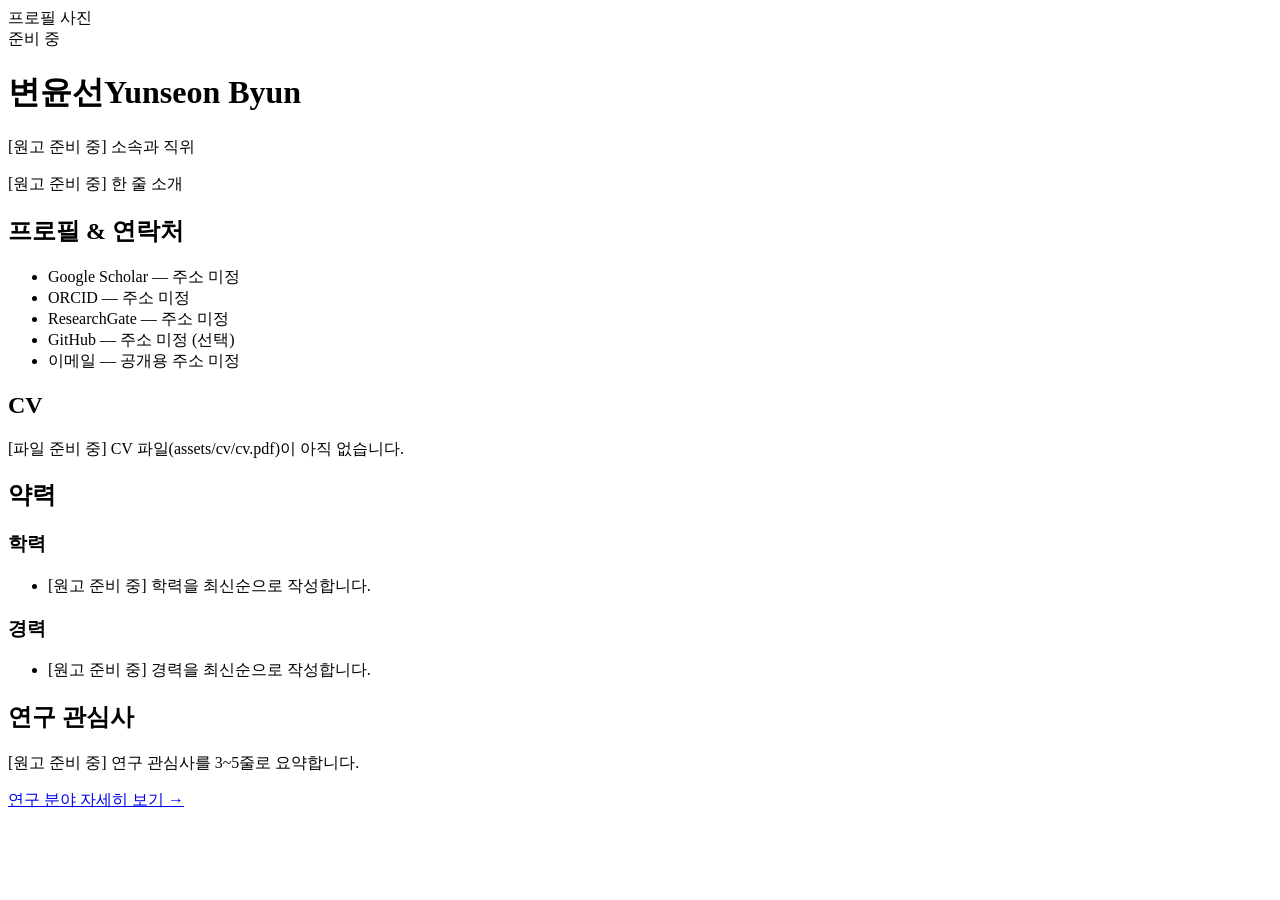
==== index.html @ ce656b49 "Add files via upload" ====
<!DOCTYPE html>
<html lang="ko">
<head>
<meta charset="utf-8">
<meta name="viewport" content="width=device-width, initial-scale=1">
<title>변윤선 (Yunseon Byun)</title>
<meta name="description" content="변윤선(Yunseon Byun)의 개인 연구 홈페이지. 연구 분야와 연구 실적을 정리합니다.">
<meta property="og:type" content="profile">
<meta property="og:title" content="변윤선 (Yunseon Byun)">
<meta property="og:description" content="변윤선(Yunseon Byun)의 개인 연구 홈페이지. 연구 분야와 연구 실적을 정리합니다.">
<meta property="og:url" content="https://ysb00.github.io/MyCVhomepage/">
<meta property="og:locale" content="ko_KR">
<meta property="og:locale:alternate" content="en_US">
<link rel="alternate" hreflang="ko" href="https://ysb00.github.io/MyCVhomepage/">
<link rel="alternate" hreflang="en" href="https://ysb00.github.io/MyCVhomepage/en/index.html">
<link rel="alternate" hreflang="x-default" href="https://ysb00.github.io/MyCVhomepage/">
<link rel="stylesheet" href="assets/css/style.css">
</head>
<body>

<!-- 헤더/푸터는 assets/js/layout.js 가 채운다 (SPEC 6항). 본문은 주입하지 않는다. -->
<div id="site-header"></div>
<noscript>
  <nav class="noscript-nav">
    <a href="index.html">홈</a> ·
    <a href="research.html">연구 분야</a> ·
    <a href="publications.html">연구 실적</a> ·
    <a href="en/index.html">English</a>
  </nav>
</noscript>

<main>

  <!-- 1. 프로필 사진 / 이름 / 소속 -->
  <div class="profile">
    <!-- TODO(원고): assets/img/profile.jpg 를 올린 뒤, 아래 img 주석을 풀고 photo-placeholder div 를 삭제할 것 -->
    <!-- <img class="profile-photo" src="assets/img/profile.jpg" alt="변윤선"> -->
    <div class="profile-photo photo-placeholder">프로필 사진<br>준비 중</div>

    <div class="profile-text">
      <h1>변윤선<span class="name-en">Yunseon Byun</span></h1>
      <!-- TODO(원고): 소속과 직위. 예) OO대학교 OO학과 박사과정 -->
      <p class="affiliation todo">[원고 준비 중] 소속과 직위</p>
      <!-- 2. 한 줄 소개 -->
      <!-- TODO(원고): 연구를 한 문장으로 요약 -->
      <p class="tagline todo">[원고 준비 중] 한 줄 소개</p>
    </div>
  </div>

  <!-- 3. 외부 프로필 링크 + 이메일 (외부 아이콘 라이브러리를 쓰지 않고 텍스트 링크로 둔다) -->
  <h2>프로필 &amp; 연락처</h2>
  <!-- TODO(원고): 주소가 준비되면 아래 li 를 다음 형태로 바꾸고 class="todo" 를 지울 것
       <li><a href="https://scholar.google.com/citations?user=XXXX">Google Scholar</a></li> -->
  <ul class="link-list">
    <li class="todo">Google Scholar — 주소 미정</li>
    <li class="todo">ORCID — 주소 미정</li>
    <li class="todo">ResearchGate — 주소 미정</li>
    <li class="todo">GitHub — 주소 미정 (선택)</li>
    <li class="todo">이메일 — 공개용 주소 미정</li>
  </ul>

  <!-- 4. CV 다운로드 -->
  <h2>CV</h2>
  <!-- TODO(원고): assets/cv/cv.pdf 를 올린 뒤 아래 p 를 다음으로 교체할 것
       <p><a href="assets/cv/cv.pdf">CV 내려받기 (PDF, updated 2026-08)</a></p>
       파일명은 cv.pdf 로 고정한다. 갱신 시 같은 이름으로 덮어쓰면 되고, 괄호 안 날짜만 고친다. -->
  <p class="todo">[파일 준비 중] CV 파일(assets/cv/cv.pdf)이 아직 없습니다.</p>

  <!-- 5. 약력 — 변경 빈도가 낮고 검색 노출 대상이므로 JSON 이 아니라 HTML 에 직접 쓴다 -->
  <h2>약력</h2>

  <h3>학력</h3>
  <!-- TODO(원고): 최신순으로 작성. 형태 예시
       <li><span class="bio-year">2024 – 현재</span>OO대학교 OO학과 박사과정</li> -->
  <ul class="bio-list">
    <li class="todo">[원고 준비 중] 학력을 최신순으로 작성합니다.</li>
  </ul>

  <h3>경력</h3>
  <!-- TODO(원고): 최신순으로 작성. 형태는 학력과 동일 -->
  <ul class="bio-list">
    <li class="todo">[원고 준비 중] 경력을 최신순으로 작성합니다.</li>
  </ul>

  <!-- 6. 연구 관심사 요약 (상세는 연구 분야 탭) -->
  <h2>연구 관심사</h2>
  <!-- TODO(원고): 3~5줄 요약. 상세 설명은 research.html 에 작성 -->
  <p class="todo">[원고 준비 중] 연구 관심사를 3~5줄로 요약합니다.</p>
  <p><a href="research.html">연구 분야 자세히 보기 →</a></p>

</main>

<div id="site-footer"></div>
<script src="assets/js/layout.js"></script>
</body>
</html>
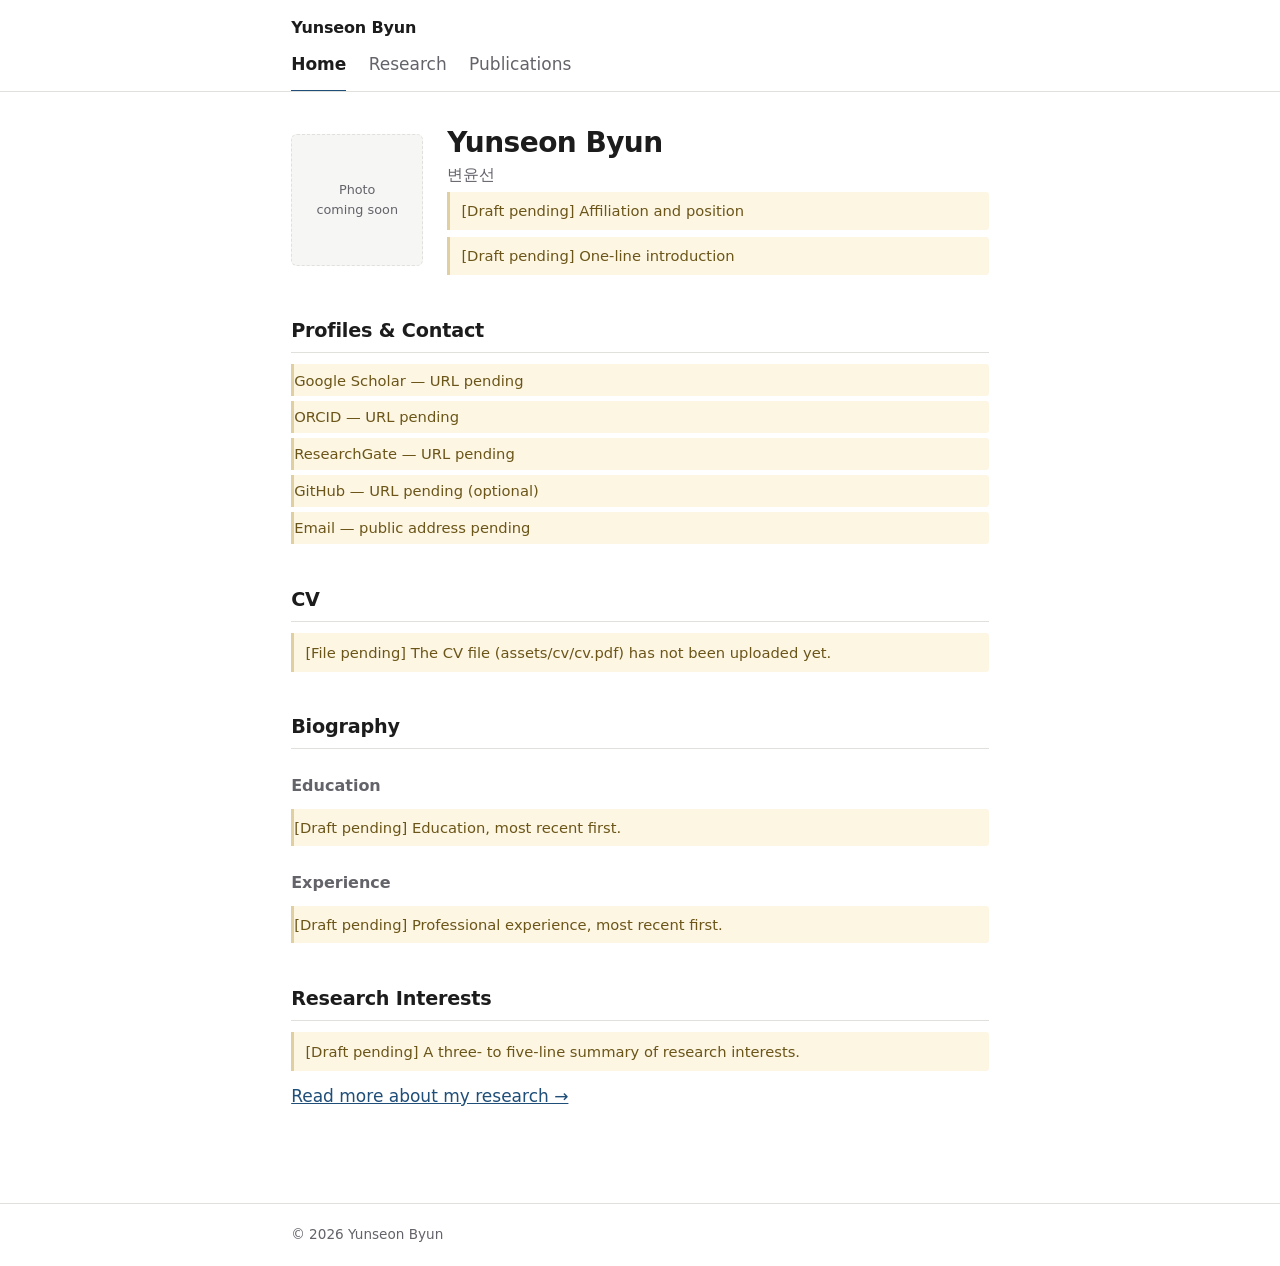
==== commit 3b41096a: "영문 전용으로 전환: 한글 페이지 제거, 영문을 루트로 사용자 요청으로 한/영 병행을 접고 영어 단일 사이트로 바꾼다. en/ 을 남기고 루트를 지우면 루트 접속이 404 가 되므" ====
--- a/index.html
+++ b/index.html
@@ -1,19 +1,15 @@
 <!DOCTYPE html>
-<html lang="ko">
+<html lang="en">
 <head>
 <meta charset="utf-8">
 <meta name="viewport" content="width=device-width, initial-scale=1">
-<title>변윤선 (Yunseon Byun)</title>
-<meta name="description" content="변윤선(Yunseon Byun)의 개인 연구 홈페이지. 연구 분야와 연구 실적을 정리합니다.">
+<title>Yunseon Byun</title>
+<meta name="description" content="Personal research homepage of Yunseon Byun — research interests and publications.">
 <meta property="og:type" content="profile">
-<meta property="og:title" content="변윤선 (Yunseon Byun)">
-<meta property="og:description" content="변윤선(Yunseon Byun)의 개인 연구 홈페이지. 연구 분야와 연구 실적을 정리합니다.">
+<meta property="og:title" content="Yunseon Byun">
+<meta property="og:description" content="Personal research homepage of Yunseon Byun — research interests and publications.">
 <meta property="og:url" content="https://ysb00.github.io/MyCVhomepage/">
-<meta property="og:locale" content="ko_KR">
-<meta property="og:locale:alternate" content="en_US">
-<link rel="alternate" hreflang="ko" href="https://ysb00.github.io/MyCVhomepage/">
-<link rel="alternate" hreflang="en" href="https://ysb00.github.io/MyCVhomepage/en/index.html">
-<link rel="alternate" hreflang="x-default" href="https://ysb00.github.io/MyCVhomepage/">
+<meta property="og:locale" content="en_US">
 <link rel="stylesheet" href="assets/css/style.css">
 </head>
 <body>
@@ -22,10 +18,9 @@
 <div id="site-header"></div>
 <noscript>
   <nav class="noscript-nav">
-    <a href="index.html">홈</a> ·
-    <a href="research.html">연구 분야</a> ·
-    <a href="publications.html">연구 실적</a> ·
-    <a href="en/index.html">English</a>
+    <a href="index.html">Home</a> ·
+    <a href="research.html">Research</a> ·
+    <a href="publications.html">Publications</a>
   </nav>
 </noscript>
 
@@ -34,59 +29,59 @@
   <!-- 1. 프로필 사진 / 이름 / 소속 -->
   <div class="profile">
     <!-- TODO(원고): assets/img/profile.jpg 를 올린 뒤, 아래 img 주석을 풀고 photo-placeholder div 를 삭제할 것 -->
-    <!-- <img class="profile-photo" src="assets/img/profile.jpg" alt="변윤선"> -->
-    <div class="profile-photo photo-placeholder">프로필 사진<br>준비 중</div>
+    <!-- <img class="profile-photo" src="assets/img/profile.jpg" alt="Yunseon Byun"> -->
+    <div class="profile-photo photo-placeholder">Photo<br>coming soon</div>
 
     <div class="profile-text">
-      <h1>변윤선<span class="name-en">Yunseon Byun</span></h1>
-      <!-- TODO(원고): 소속과 직위. 예) OO대학교 OO학과 박사과정 -->
-      <p class="affiliation todo">[원고 준비 중] 소속과 직위</p>
+      <h1>Yunseon Byun<span class="name-en">변윤선</span></h1>
+      <!-- TODO(원고): 소속과 직위. 예) Ph.D. student, Department of OO, OO University -->
+      <p class="affiliation todo">[Draft pending] Affiliation and position</p>
       <!-- 2. 한 줄 소개 -->
       <!-- TODO(원고): 연구를 한 문장으로 요약 -->
-      <p class="tagline todo">[원고 준비 중] 한 줄 소개</p>
+      <p class="tagline todo">[Draft pending] One-line introduction</p>
     </div>
   </div>
 
   <!-- 3. 외부 프로필 링크 + 이메일 (외부 아이콘 라이브러리를 쓰지 않고 텍스트 링크로 둔다) -->
-  <h2>프로필 &amp; 연락처</h2>
+  <h2>Profiles &amp; Contact</h2>
   <!-- TODO(원고): 주소가 준비되면 아래 li 를 다음 형태로 바꾸고 class="todo" 를 지울 것
        <li><a href="https://scholar.google.com/citations?user=XXXX">Google Scholar</a></li> -->
   <ul class="link-list">
-    <li class="todo">Google Scholar — 주소 미정</li>
-    <li class="todo">ORCID — 주소 미정</li>
-    <li class="todo">ResearchGate — 주소 미정</li>
-    <li class="todo">GitHub — 주소 미정 (선택)</li>
-    <li class="todo">이메일 — 공개용 주소 미정</li>
+    <li class="todo">Google Scholar — URL pending</li>
+    <li class="todo">ORCID — URL pending</li>
+    <li class="todo">ResearchGate — URL pending</li>
+    <li class="todo">GitHub — URL pending (optional)</li>
+    <li class="todo">Email — public address pending</li>
   </ul>
 
   <!-- 4. CV 다운로드 -->
   <h2>CV</h2>
   <!-- TODO(원고): assets/cv/cv.pdf 를 올린 뒤 아래 p 를 다음으로 교체할 것
-       <p><a href="assets/cv/cv.pdf">CV 내려받기 (PDF, updated 2026-08)</a></p>
+       <p><a href="assets/cv/cv.pdf">Download CV (PDF, updated 2026-08)</a></p>
        파일명은 cv.pdf 로 고정한다. 갱신 시 같은 이름으로 덮어쓰면 되고, 괄호 안 날짜만 고친다. -->
-  <p class="todo">[파일 준비 중] CV 파일(assets/cv/cv.pdf)이 아직 없습니다.</p>
+  <p class="todo">[File pending] The CV file (assets/cv/cv.pdf) has not been uploaded yet.</p>
 
   <!-- 5. 약력 — 변경 빈도가 낮고 검색 노출 대상이므로 JSON 이 아니라 HTML 에 직접 쓴다 -->
-  <h2>약력</h2>
+  <h2>Biography</h2>
 
-  <h3>학력</h3>
+  <h3>Education</h3>
   <!-- TODO(원고): 최신순으로 작성. 형태 예시
-       <li><span class="bio-year">2024 – 현재</span>OO대학교 OO학과 박사과정</li> -->
+       <li><span class="bio-year">2024 – present</span>Ph.D. student, Department of OO, OO University</li> -->
   <ul class="bio-list">
-    <li class="todo">[원고 준비 중] 학력을 최신순으로 작성합니다.</li>
+    <li class="todo">[Draft pending] Education, most recent first.</li>
   </ul>
 
-  <h3>경력</h3>
-  <!-- TODO(원고): 최신순으로 작성. 형태는 학력과 동일 -->
+  <h3>Experience</h3>
+  <!-- TODO(원고): 최신순으로 작성. 형태는 Education 과 동일 -->
   <ul class="bio-list">
-    <li class="todo">[원고 준비 중] 경력을 최신순으로 작성합니다.</li>
+    <li class="todo">[Draft pending] Professional experience, most recent first.</li>
   </ul>
 
-  <!-- 6. 연구 관심사 요약 (상세는 연구 분야 탭) -->
-  <h2>연구 관심사</h2>
+  <!-- 6. 연구 관심사 요약 (상세는 Research 탭) -->
+  <h2>Research Interests</h2>
   <!-- TODO(원고): 3~5줄 요약. 상세 설명은 research.html 에 작성 -->
-  <p class="todo">[원고 준비 중] 연구 관심사를 3~5줄로 요약합니다.</p>
-  <p><a href="research.html">연구 분야 자세히 보기 →</a></p>
+  <p class="todo">[Draft pending] A three- to five-line summary of research interests.</p>
+  <p><a href="research.html">Read more about my research →</a></p>
 
 </main>
 
--- a/assets/css/style.css
+++ b/assets/css/style.css
@@ -0,0 +1,323 @@
+/* 개인 연구 홈페이지 스타일
+   - 외부 폰트/CDN 을 쓰지 않는다 (SPEC 1항). 시스템 폰트만 사용한다.
+   - 색은 CSS 변수로 두고, 다크모드는 prefers-color-scheme 으로 변수만 교체한다.
+     (JS 토글 버튼은 두지 않는다. 상태 저장이 필요해져 구조가 복잡해진다) */
+
+:root {
+  --bg: #ffffff;
+  --bg-soft: #f6f6f4;
+  --text: #1c1c1c;
+  --text-muted: #63636a;
+  --border: #e0e0dc;
+  --accent: #1f4e79;
+  --todo-bg: #fdf6e3;
+  --todo-border: #e0cfa0;
+  --todo-text: #6b5518;
+  --highlight-bar: #1f4e79;
+  --max-width: 46rem;
+}
+
+@media (prefers-color-scheme: dark) {
+  :root {
+    --bg: #16181c;
+    --bg-soft: #1e2126;
+    --text: #e6e6e3;
+    --text-muted: #9a9aa2;
+    --border: #2e3238;
+    --accent: #8ab4dd;
+    --todo-bg: #2a2517;
+    --todo-border: #4d431f;
+    --todo-text: #d6c58a;
+    --highlight-bar: #8ab4dd;
+  }
+}
+
+* { box-sizing: border-box; }
+
+html { -webkit-text-size-adjust: 100%; }
+
+body {
+  margin: 0;
+  background: var(--bg);
+  color: var(--text);
+  font-family: system-ui, -apple-system, "Apple SD Gothic Neo", "Segoe UI",
+               "Malgun Gothic", "Noto Sans KR", sans-serif;
+  font-size: 17px;
+  line-height: 1.75;
+  word-break: keep-all;      /* 한국어 줄바꿈이 단어 중간에서 끊기지 않도록 */
+  overflow-wrap: break-word; /* 단, 긴 URL 은 넘치지 않게 강제 줄바꿈 */
+}
+
+a { color: var(--accent); }
+a:hover { text-decoration: none; }
+
+/* ---------- 헤더 / 탭 (layout.js 가 주입한다) ---------- */
+
+.site-header {
+  border-bottom: 1px solid var(--border);
+  background: var(--bg);
+}
+
+.site-header-inner {
+  max-width: var(--max-width);
+  margin: 0 auto;
+  padding: 0.9rem 1.2rem 0;
+  display: flex;
+  flex-wrap: wrap;
+  align-items: baseline;
+  gap: 0.4rem 1rem;
+}
+
+.site-title {
+  font-size: 1rem;
+  font-weight: 700;
+  letter-spacing: -0.01em;
+  color: var(--text);
+  text-decoration: none;
+  margin-right: auto;
+}
+
+.lang-switch {
+  font-size: 0.85rem;
+  color: var(--text-muted);
+}
+
+/* 탭 바 — 3개 탭이 루트 HTML 3개와 1:1 대응한다 (SPEC 2항) */
+.site-tabs {
+  max-width: var(--max-width);
+  margin: 0 auto;
+  padding: 0 1.2rem;
+  display: flex;
+  gap: 1.4rem;
+  overflow-x: auto;            /* 좁은 폰 화면에서 탭이 잘리지 않도록 */
+  scrollbar-width: none;
+}
+.site-tabs::-webkit-scrollbar { display: none; }
+
+.site-tabs a {
+  display: block;
+  padding: 0.5rem 0 0.6rem;
+  color: var(--text-muted);
+  text-decoration: none;
+  white-space: nowrap;
+  border-bottom: 2px solid transparent;
+  margin-bottom: -1px;         /* 헤더의 1px 경계선 위에 탭 밑줄을 겹친다 */
+}
+.site-tabs a:hover { color: var(--text); }
+
+/* 현재 보고 있는 탭. layout.js 가 aria-current="page" 를 붙인다 */
+.site-tabs a[aria-current="page"] {
+  color: var(--text);
+  font-weight: 600;
+  border-bottom-color: var(--accent);
+}
+
+/* JS 가 꺼져 있을 때만 보이는 대체 내비게이션 */
+.noscript-nav {
+  max-width: var(--max-width);
+  margin: 0 auto;
+  padding: 0.8rem 1.2rem;
+  border-bottom: 1px solid var(--border);
+  font-size: 0.9rem;
+}
+
+/* ---------- 본문 ---------- */
+
+main {
+  max-width: var(--max-width);
+  margin: 0 auto;
+  padding: 2rem 1.2rem 3rem;
+}
+
+h1 {
+  font-size: 1.75rem;
+  line-height: 1.35;
+  letter-spacing: -0.02em;
+  margin: 0 0 1.2rem;
+}
+
+h2 {
+  font-size: 1.2rem;
+  letter-spacing: -0.01em;
+  margin: 2.4rem 0 0.7rem;
+  padding-bottom: 0.3rem;
+  border-bottom: 1px solid var(--border);
+}
+
+h3 {
+  font-size: 1rem;
+  margin: 1.4rem 0 0.4rem;
+  color: var(--text-muted);
+  font-weight: 600;
+}
+
+p { margin: 0.7rem 0; }
+
+/* ---------- 홈: 프로필 ---------- */
+
+.profile {
+  display: flex;
+  flex-wrap: wrap;
+  align-items: center;
+  gap: 1.5rem;
+  margin-bottom: 0.5rem;
+}
+
+.profile-photo {
+  width: 132px;
+  height: 132px;
+  flex: none;
+  border-radius: 6px;
+  object-fit: cover;
+  background: var(--bg-soft);
+}
+
+/* 사진 원고가 오기 전까지 자리만 잡아두는 상자 */
+.photo-placeholder {
+  display: flex;
+  align-items: center;
+  justify-content: center;
+  text-align: center;
+  font-size: 0.8rem;
+  line-height: 1.5;
+  color: var(--text-muted);
+  border: 1px dashed var(--border);
+}
+
+.profile-text { min-width: 15rem; flex: 1; }
+.profile-text h1 { margin: 0 0 0.4rem; }
+
+.name-en {
+  display: block;
+  font-size: 1rem;
+  font-weight: 400;
+  color: var(--text-muted);
+  letter-spacing: 0;
+  margin-top: 0.15rem;
+}
+
+.affiliation { margin: 0.2rem 0; }
+.tagline { margin: 0.4rem 0 0; color: var(--text-muted); }
+
+/* ---------- 목록 ---------- */
+
+.link-list, .bio-list {
+  list-style: none;
+  margin: 0.6rem 0;
+  padding: 0;
+}
+
+.link-list li { padding: 0.2rem 0; }
+
+.bio-list li {
+  padding: 0.35rem 0;
+  border-bottom: 1px solid var(--border);
+  display: flex;
+  flex-wrap: wrap;
+  gap: 0.2rem 1rem;
+}
+.bio-list li:last-child { border-bottom: none; }
+
+.bio-year {
+  flex: none;
+  width: 9rem;
+  color: var(--text-muted);
+  font-variant-numeric: tabular-nums;
+}
+
+/* ---------- 원고 대기 표시 ----------
+   원고가 없는 자리를 더미 텍스트로 채우지 않는다 (CLAUDE.md).
+   대신 눈에 띄게 표시해 빠뜨리지 않도록 한다. */
+
+.todo {
+  background: var(--todo-bg);
+  border-left: 3px solid var(--todo-border);
+  color: var(--todo-text);
+  padding: 0.4rem 0.7rem;
+  border-radius: 0 3px 3px 0;
+  font-size: 0.92rem;
+}
+li.todo { margin: 0.3rem 0; }
+
+/* ---------- 연구 실적 ---------- */
+
+.anchor-nav {
+  display: flex;
+  flex-wrap: wrap;
+  gap: 0.4rem 1rem;
+  padding: 0.7rem 0.9rem;
+  margin-bottom: 1.4rem;
+  background: var(--bg-soft);
+  border-radius: 5px;
+  font-size: 0.9rem;
+}
+
+.pub-section { scroll-margin-top: 1rem; }
+
+.pub-year {
+  margin: 1.3rem 0 0.4rem;
+  font-size: 0.95rem;
+  font-weight: 700;
+  color: var(--text-muted);
+  font-variant-numeric: tabular-nums;
+}
+
+.pub-item {
+  padding: 0.55rem 0 0.55rem 0.9rem;
+  border-left: 2px solid var(--border);
+}
+
+/* highlight: true 인 항목 (교신저자 논문, 대표 성과 등) */
+.pub-item.is-highlight {
+  border-left-color: var(--highlight-bar);
+  background: var(--bg-soft);
+  border-radius: 0 4px 4px 0;
+  padding-right: 0.7rem;
+}
+
+.pub-title { display: block; font-weight: 600; }
+.pub-authors, .pub-venue { display: block; font-size: 0.92rem; color: var(--text-muted); }
+.pub-venue { font-style: italic; }
+.pub-link { font-size: 0.85rem; }
+
+.pub-note { font-size: 0.88rem; color: var(--text-muted); }
+
+/* JSON 로드 실패 시 원인을 화면에 띄운다 (SPEC 5항).
+   폰에서 JSON 문법을 틀렸을 때 여기서 알아챌 수 있어야 한다. */
+.data-error {
+  background: var(--todo-bg);
+  border-left: 3px solid var(--todo-border);
+  color: var(--todo-text);
+  padding: 0.6rem 0.8rem;
+  border-radius: 0 3px 3px 0;
+  font-size: 0.9rem;
+}
+
+/* ---------- 푸터 ---------- */
+
+.site-footer {
+  border-top: 1px solid var(--border);
+  margin-top: 2rem;
+}
+
+.site-footer-inner {
+  max-width: var(--max-width);
+  margin: 0 auto;
+  padding: 1.2rem;
+  font-size: 0.85rem;
+  color: var(--text-muted);
+  display: flex;
+  flex-wrap: wrap;
+  gap: 0.3rem 1rem;
+}
+
+/* ---------- 좁은 화면 ---------- */
+
+@media (max-width: 32rem) {
+  body { font-size: 16px; }
+  main { padding: 1.5rem 1rem 2.5rem; }
+  .site-header-inner, .site-tabs, .noscript-nav, .site-footer-inner { padding-left: 1rem; padding-right: 1rem; }
+  .profile { gap: 1rem; }
+  .profile-photo { width: 96px; height: 96px; }
+  .bio-year { width: 100%; }
+}
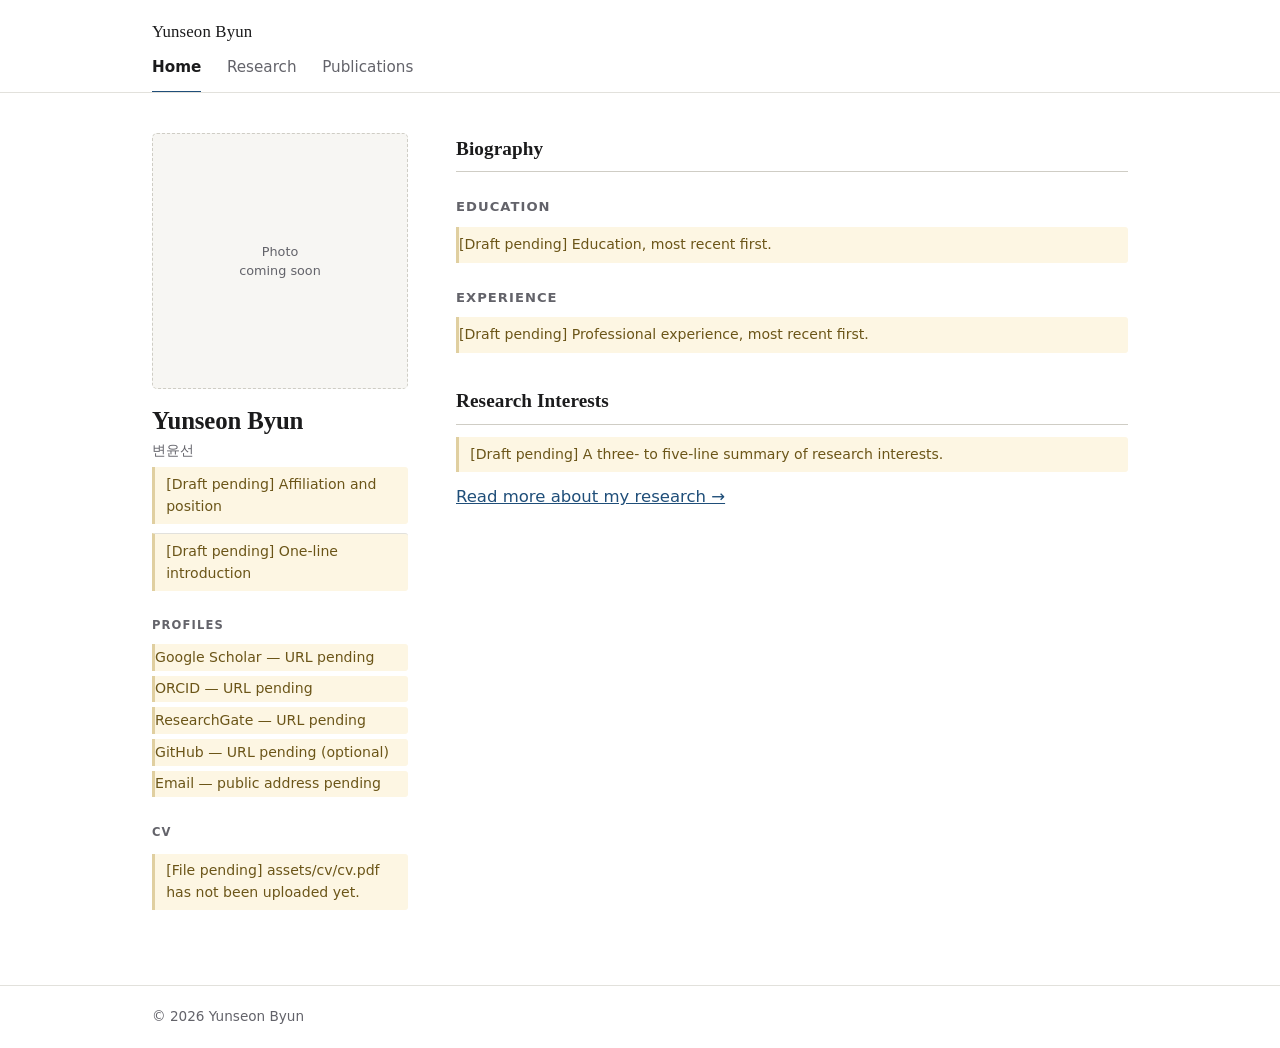
==== commit 9d37f125: "디자인 개편: 2단 레이아웃과 세리프 제목 여백이 많고 허전해 전문성이 떨어져 보인다는 지적을 받아 손봤다. 본문 폭이 좁아 데스크톱에서 양옆이 비었고, 프로필 링크가 세로 불릿이" ====
--- a/index.html
+++ b/index.html
@@ -24,66 +24,70 @@
   </nav>
 </noscript>
 
-<main>
+<div class="layout">
 
-  <!-- 1. 프로필 사진 / 이름 / 소속 -->
-  <div class="profile">
+  <!-- 좌측 열 — 프로필. 스크롤해도 따라온다 (style.css 의 .side sticky) -->
+  <aside class="side">
+
     <!-- TODO(원고): assets/img/profile.jpg 를 올린 뒤, 아래 img 주석을 풀고 photo-placeholder div 를 삭제할 것 -->
     <!-- <img class="profile-photo" src="assets/img/profile.jpg" alt="Yunseon Byun"> -->
     <div class="profile-photo photo-placeholder">Photo<br>coming soon</div>
 
-    <div class="profile-text">
-      <h1>Yunseon Byun<span class="name-en">변윤선</span></h1>
-      <!-- TODO(원고): 소속과 직위. 예) Ph.D. student, Department of OO, OO University -->
-      <p class="affiliation todo">[Draft pending] Affiliation and position</p>
-      <!-- 2. 한 줄 소개 -->
-      <!-- TODO(원고): 연구를 한 문장으로 요약 -->
-      <p class="tagline todo">[Draft pending] One-line introduction</p>
-    </div>
-  </div>
+    <h1>Yunseon Byun<span class="name-en">변윤선</span></h1>
 
-  <!-- 3. 외부 프로필 링크 + 이메일 (외부 아이콘 라이브러리를 쓰지 않고 텍스트 링크로 둔다) -->
-  <h2>Profiles &amp; Contact</h2>
-  <!-- TODO(원고): 주소가 준비되면 아래 li 를 다음 형태로 바꾸고 class="todo" 를 지울 것
-       <li><a href="https://scholar.google.com/citations?user=XXXX">Google Scholar</a></li> -->
-  <ul class="link-list">
-    <li class="todo">Google Scholar — URL pending</li>
-    <li class="todo">ORCID — URL pending</li>
-    <li class="todo">ResearchGate — URL pending</li>
-    <li class="todo">GitHub — URL pending (optional)</li>
-    <li class="todo">Email — public address pending</li>
-  </ul>
+    <!-- TODO(원고): 소속과 직위. 예) Ph.D. student, Department of OO, OO University -->
+    <p class="affiliation todo">[Draft pending] Affiliation and position</p>
 
-  <!-- 4. CV 다운로드 -->
-  <h2>CV</h2>
-  <!-- TODO(원고): assets/cv/cv.pdf 를 올린 뒤 아래 p 를 다음으로 교체할 것
-       <p><a href="assets/cv/cv.pdf">Download CV (PDF, updated 2026-08)</a></p>
-       파일명은 cv.pdf 로 고정한다. 갱신 시 같은 이름으로 덮어쓰면 되고, 괄호 안 날짜만 고친다. -->
-  <p class="todo">[File pending] The CV file (assets/cv/cv.pdf) has not been uploaded yet.</p>
+    <!-- TODO(원고): 연구를 한 문장으로 요약 -->
+    <p class="tagline todo">[Draft pending] One-line introduction</p>
 
-  <!-- 5. 약력 — 변경 빈도가 낮고 검색 노출 대상이므로 JSON 이 아니라 HTML 에 직접 쓴다 -->
-  <h2>Biography</h2>
+    <!-- 외부 프로필 링크. 외부 아이콘 라이브러리를 쓰지 않고 텍스트 링크로 둔다 (SPEC 1항 CDN 제약) -->
+    <p class="side-heading">Profiles</p>
+    <!-- TODO(원고): 주소가 준비되면 아래 li 를 다음 형태로 바꾸고 class="todo" 를 지울 것
+         <li><a href="https://scholar.google.com/citations?user=XXXX">Google Scholar</a></li> -->
+    <ul class="link-list">
+      <li class="todo">Google Scholar — URL pending</li>
+      <li class="todo">ORCID — URL pending</li>
+      <li class="todo">ResearchGate — URL pending</li>
+      <li class="todo">GitHub — URL pending (optional)</li>
+      <li class="todo">Email — public address pending</li>
+    </ul>
 
-  <h3>Education</h3>
-  <!-- TODO(원고): 최신순으로 작성. 형태 예시
-       <li><span class="bio-year">2024 – present</span>Ph.D. student, Department of OO, OO University</li> -->
-  <ul class="bio-list">
-    <li class="todo">[Draft pending] Education, most recent first.</li>
-  </ul>
+    <p class="side-heading">CV</p>
+    <!-- TODO(원고): assets/cv/cv.pdf 를 올린 뒤 아래 p 를 다음으로 교체할 것
+         <p><a class="cv-link" href="assets/cv/cv.pdf">Download CV (PDF, updated 2026-08)</a></p>
+         파일명은 cv.pdf 로 고정한다. 갱신 시 같은 이름으로 덮어쓰면 되고, 괄호 안 날짜만 고친다. -->
+    <p class="todo">[File pending] assets/cv/cv.pdf has not been uploaded yet.</p>
 
-  <h3>Experience</h3>
-  <!-- TODO(원고): 최신순으로 작성. 형태는 Education 과 동일 -->
-  <ul class="bio-list">
-    <li class="todo">[Draft pending] Professional experience, most recent first.</li>
-  </ul>
+  </aside>
 
-  <!-- 6. 연구 관심사 요약 (상세는 Research 탭) -->
-  <h2>Research Interests</h2>
-  <!-- TODO(원고): 3~5줄 요약. 상세 설명은 research.html 에 작성 -->
-  <p class="todo">[Draft pending] A three- to five-line summary of research interests.</p>
-  <p><a href="research.html">Read more about my research →</a></p>
+  <main>
 
-</main>
+    <!-- 약력 — 변경 빈도가 낮고 검색 노출 대상이므로 JSON 이 아니라 HTML 에 직접 쓴다 -->
+    <h2>Biography</h2>
+
+    <h3>Education</h3>
+    <!-- TODO(원고): 최신순으로 작성. 형태 예시
+         <li><span class="bio-year">2024 – present</span><span>Ph.D. student, Department of OO, OO University</span></li> -->
+    <ul class="bio-list">
+      <li class="todo">[Draft pending] Education, most recent first.</li>
+    </ul>
+
+    <h3>Experience</h3>
+    <!-- TODO(원고): 최신순으로 작성. 형태는 Education 과 동일 -->
+    <ul class="bio-list">
+      <li class="todo">[Draft pending] Professional experience, most recent first.</li>
+    </ul>
+
+    <!-- 연구 관심사 요약 (상세는 Research 탭) -->
+    <h2>Research Interests</h2>
+    <!-- TODO(원고): 3~5줄 요약. 상세 설명은 research.html 에 작성 -->
+    <p class="todo">[Draft pending] A three- to five-line summary of research interests.</p>
+    <p><a href="research.html">Read more about my research →</a></p>
+
+  </main>
+
+</div>
 
 <div id="site-footer"></div>
 <script src="assets/js/layout.js"></script>
--- a/assets/css/style.css
+++ b/assets/css/style.css
@@ -1,34 +1,39 @@
 /* 개인 연구 홈페이지 스타일
-   - 외부 폰트/CDN 을 쓰지 않는다 (SPEC 1항). 시스템 폰트만 사용한다.
+   - 외부 폰트/CDN 을 쓰지 않는다 (SPEC 1항). 시스템 내장 서체만 사용한다.
    - 색은 CSS 변수로 두고, 다크모드는 prefers-color-scheme 으로 변수만 교체한다.
-     (JS 토글 버튼은 두지 않는다. 상태 저장이 필요해져 구조가 복잡해진다) */
+     (JS 토글 버튼은 두지 않는다. 상태 저장이 필요해져 구조가 복잡해진다)
+   - 레이아웃: 좌측 고정 열(.side) + 우측 본문(main) 2단.
+     좁은 화면에서는 1단으로 쌓인다. */
 
 :root {
   --bg: #ffffff;
-  --bg-soft: #f6f6f4;
-  --text: #1c1c1c;
+  --bg-soft: #f7f6f3;
+  --text: #1b1b1c;
   --text-muted: #63636a;
-  --border: #e0e0dc;
+  --border: #e2e1dc;
+  --border-strong: #cfcdc5;
   --accent: #1f4e79;
   --todo-bg: #fdf6e3;
   --todo-border: #e0cfa0;
   --todo-text: #6b5518;
-  --highlight-bar: #1f4e79;
-  --max-width: 46rem;
+  --page-width: 64rem;
+  --side-width: 16rem;
+  --serif: Georgia, "Times New Roman", "Noto Serif KR", "Apple SD Gothic Neo", serif;
+  --sans: system-ui, -apple-system, "Segoe UI", "Malgun Gothic", "Noto Sans KR", sans-serif;
 }
 
 @media (prefers-color-scheme: dark) {
   :root {
-    --bg: #16181c;
-    --bg-soft: #1e2126;
-    --text: #e6e6e3;
-    --text-muted: #9a9aa2;
-    --border: #2e3238;
+    --bg: #15171a;
+    --bg-soft: #1d2024;
+    --text: #e7e6e2;
+    --text-muted: #9b9ba3;
+    --border: #2d3137;
+    --border-strong: #3d424a;
     --accent: #8ab4dd;
-    --todo-bg: #2a2517;
-    --todo-border: #4d431f;
-    --todo-text: #d6c58a;
-    --highlight-bar: #8ab4dd;
+    --todo-bg: #292416;
+    --todo-border: #4c421e;
+    --todo-text: #d5c489;
   }
 }
 
@@ -40,10 +45,9 @@
   margin: 0;
   background: var(--bg);
   color: var(--text);
-  font-family: system-ui, -apple-system, "Apple SD Gothic Neo", "Segoe UI",
-               "Malgun Gothic", "Noto Sans KR", sans-serif;
-  font-size: 17px;
-  line-height: 1.75;
+  font-family: var(--sans);
+  font-size: 16.5px;
+  line-height: 1.7;
   word-break: keep-all;      /* 한국어 줄바꿈이 단어 중간에서 끊기지 않도록 */
   overflow-wrap: break-word; /* 단, 긴 URL 은 넘치지 않게 강제 줄바꿈 */
 }
@@ -58,10 +62,16 @@
   background: var(--bg);
 }
 
+.site-header-inner,
+.site-tabs {
+  max-width: var(--page-width);
+  margin: 0 auto;
+  padding-left: 1.5rem;
+  padding-right: 1.5rem;
+}
+
 .site-header-inner {
-  max-width: var(--max-width);
-  margin: 0 auto;
-  padding: 0.9rem 1.2rem 0;
+  padding-top: 1.1rem;
   display: flex;
   flex-wrap: wrap;
   align-items: baseline;
@@ -69,26 +79,18 @@
 }
 
 .site-title {
-  font-size: 1rem;
-  font-weight: 700;
-  letter-spacing: -0.01em;
+  font-family: var(--serif);
+  font-size: 1.05rem;
+  letter-spacing: 0.01em;
   color: var(--text);
   text-decoration: none;
   margin-right: auto;
 }
 
-.lang-switch {
-  font-size: 0.85rem;
-  color: var(--text-muted);
-}
-
-/* 탭 바 — 3개 탭이 루트 HTML 3개와 1:1 대응한다 (SPEC 2항) */
+/* 탭 바 — 3개 탭이 HTML 3개와 1:1 대응한다 (SPEC 2항) */
 .site-tabs {
-  max-width: var(--max-width);
-  margin: 0 auto;
-  padding: 0 1.2rem;
   display: flex;
-  gap: 1.4rem;
+  gap: 1.6rem;
   overflow-x: auto;            /* 좁은 폰 화면에서 탭이 잘리지 않도록 */
   scrollbar-width: none;
 }
@@ -96,7 +98,8 @@
 
 .site-tabs a {
   display: block;
-  padding: 0.5rem 0 0.6rem;
+  padding: 0.55rem 0 0.65rem;
+  font-size: 0.95rem;
   color: var(--text-muted);
   text-decoration: none;
   white-space: nowrap;
@@ -114,62 +117,77 @@
 
 /* JS 가 꺼져 있을 때만 보이는 대체 내비게이션 */
 .noscript-nav {
-  max-width: var(--max-width);
+  max-width: var(--page-width);
   margin: 0 auto;
-  padding: 0.8rem 1.2rem;
+  padding: 0.8rem 1.5rem;
   border-bottom: 1px solid var(--border);
   font-size: 0.9rem;
 }
 
-/* ---------- 본문 ---------- */
-
-main {
-  max-width: var(--max-width);
+/* ---------- 2단 레이아웃 ---------- */
+
+.layout {
+  max-width: var(--page-width);
   margin: 0 auto;
-  padding: 2rem 1.2rem 3rem;
-}
+  padding: 2.5rem 1.5rem 4rem;
+  display: grid;
+  grid-template-columns: var(--side-width) 1fr;
+  gap: 3rem;
+  align-items: start;
+}
+
+/* 좌측 열. 스크롤해도 따라오도록 고정한다 */
+.side {
+  position: sticky;
+  top: 1.5rem;
+  font-size: 0.92rem;
+}
+
+main { min-width: 0; }   /* 그리드 안에서 긴 문자열이 열을 밀어내지 않도록 */
+
+/* ---------- 제목 ---------- */
 
 h1 {
-  font-size: 1.75rem;
-  line-height: 1.35;
-  letter-spacing: -0.02em;
+  font-family: var(--serif);
+  font-size: 1.9rem;
+  line-height: 1.3;
+  letter-spacing: -0.005em;
   margin: 0 0 1.2rem;
 }
 
 h2 {
+  font-family: var(--serif);
   font-size: 1.2rem;
-  letter-spacing: -0.01em;
-  margin: 2.4rem 0 0.7rem;
-  padding-bottom: 0.3rem;
-  border-bottom: 1px solid var(--border);
-}
+  font-weight: 700;
+  letter-spacing: 0.005em;
+  margin: 2rem 0 0.8rem;
+  padding-bottom: 0.35rem;
+  border-bottom: 1px solid var(--border-strong);
+}
+
+main > h2:first-child { margin-top: 0; }
 
 h3 {
-  font-size: 1rem;
-  margin: 1.4rem 0 0.4rem;
-  color: var(--text-muted);
-  font-weight: 600;
+  font-size: 0.82rem;
+  text-transform: uppercase;
+  letter-spacing: 0.08em;
+  margin: 1.5rem 0 0.5rem;
+  color: var(--text-muted);
+  font-weight: 700;
 }
 
 p { margin: 0.7rem 0; }
 
-/* ---------- 홈: 프로필 ---------- */
-
-.profile {
-  display: flex;
-  flex-wrap: wrap;
-  align-items: center;
-  gap: 1.5rem;
-  margin-bottom: 0.5rem;
-}
+/* ---------- 좌측 프로필 카드 (홈) ---------- */
 
 .profile-photo {
-  width: 132px;
-  height: 132px;
-  flex: none;
-  border-radius: 6px;
+  display: block;
+  width: 100%;
+  aspect-ratio: 1 / 1;
+  border-radius: 5px;
   object-fit: cover;
   background: var(--bg-soft);
+  margin-bottom: 1rem;
 }
 
 /* 사진 원고가 오기 전까지 자리만 잡아두는 상자 */
@@ -181,48 +199,88 @@
   font-size: 0.8rem;
   line-height: 1.5;
   color: var(--text-muted);
-  border: 1px dashed var(--border);
-}
-
-.profile-text { min-width: 15rem; flex: 1; }
-.profile-text h1 { margin: 0 0 0.4rem; }
+  border: 1px dashed var(--border-strong);
+}
+
+.side h1 {
+  font-size: 1.55rem;
+  margin: 0 0 0.15rem;
+}
 
 .name-en {
   display: block;
-  font-size: 1rem;
+  font-family: var(--sans);
+  font-size: 0.9rem;
   font-weight: 400;
   color: var(--text-muted);
   letter-spacing: 0;
-  margin-top: 0.15rem;
-}
-
-.affiliation { margin: 0.2rem 0; }
-.tagline { margin: 0.4rem 0 0; color: var(--text-muted); }
-
-/* ---------- 목록 ---------- */
-
-.link-list, .bio-list {
+  margin-top: 0.2rem;
+}
+
+.affiliation { margin: 0.5rem 0 0; line-height: 1.55; }
+
+.tagline {
+  margin: 0.6rem 0 0;
+  padding-top: 0.6rem;
+  border-top: 1px solid var(--border);
+  color: var(--text-muted);
+  line-height: 1.55;
+}
+
+/* 좌측 열 안의 작은 구획 제목 */
+.side-heading {
+  font-size: 0.72rem;
+  text-transform: uppercase;
+  letter-spacing: 0.1em;
+  font-weight: 700;
+  color: var(--text-muted);
+  margin: 1.6rem 0 0.5rem;
+}
+
+.link-list {
   list-style: none;
-  margin: 0.6rem 0;
+  margin: 0;
   padding: 0;
 }
 
-.link-list li { padding: 0.2rem 0; }
+.link-list li {
+  padding: 0.18rem 0;
+  line-height: 1.5;
+}
+
+/* CV 내려받기 — 좌측 열에서 유일하게 버튼처럼 보이는 요소 */
+.cv-link {
+  display: inline-block;
+  margin-top: 0.3rem;
+  padding: 0.4rem 0.8rem;
+  border: 1px solid var(--border-strong);
+  border-radius: 4px;
+  font-size: 0.88rem;
+  text-decoration: none;
+}
+.cv-link:hover { border-color: var(--accent); }
+
+/* ---------- 약력 목록 ---------- */
+
+.bio-list {
+  list-style: none;
+  margin: 0.4rem 0;
+  padding: 0;
+}
 
 .bio-list li {
-  padding: 0.35rem 0;
+  padding: 0.45rem 0;
   border-bottom: 1px solid var(--border);
-  display: flex;
-  flex-wrap: wrap;
-  gap: 0.2rem 1rem;
+  display: grid;
+  grid-template-columns: 8.5rem 1fr;
+  gap: 0 1rem;
 }
 .bio-list li:last-child { border-bottom: none; }
 
 .bio-year {
-  flex: none;
-  width: 9rem;
   color: var(--text-muted);
   font-variant-numeric: tabular-nums;
+  font-size: 0.92rem;
 }
 
 /* ---------- 원고 대기 표시 ----------
@@ -230,57 +288,92 @@
    대신 눈에 띄게 표시해 빠뜨리지 않도록 한다. */
 
 .todo {
+  display: block;
   background: var(--todo-bg);
   border-left: 3px solid var(--todo-border);
   color: var(--todo-text);
   padding: 0.4rem 0.7rem;
   border-radius: 0 3px 3px 0;
-  font-size: 0.92rem;
+  font-size: 0.88rem;
+  line-height: 1.55;
 }
 li.todo { margin: 0.3rem 0; }
+.bio-list li.todo { display: block; }
 
 /* ---------- 연구 실적 ---------- */
 
+/* 좌측 열의 섹션 이동 링크 (SPEC 4.2 앵커) */
 .anchor-nav {
   display: flex;
-  flex-wrap: wrap;
-  gap: 0.4rem 1rem;
-  padding: 0.7rem 0.9rem;
-  margin-bottom: 1.4rem;
-  background: var(--bg-soft);
-  border-radius: 5px;
-  font-size: 0.9rem;
+  flex-direction: column;
+  gap: 0.1rem;
+  border-left: 1px solid var(--border);
+}
+
+.anchor-nav a {
+  padding: 0.22rem 0 0.22rem 0.8rem;
+  margin-left: -1px;
+  border-left: 2px solid transparent;
+  color: var(--text-muted);
+  text-decoration: none;
+  line-height: 1.45;
+}
+.anchor-nav a:hover {
+  color: var(--text);
+  border-left-color: var(--border-strong);
 }
 
 .pub-section { scroll-margin-top: 1rem; }
 
+/* 한 연도 묶음: 왼쪽 거터에 연도, 오른쪽에 그 해의 항목들 */
+.pub-group {
+  display: grid;
+  grid-template-columns: 3.2rem 1fr;
+  gap: 0 1.1rem;
+  margin-top: 1rem;
+}
+
+/* h3 의 기본 여백과 자간을 물려받으면 연도가 항목 첫 줄보다 아래로 밀린다.
+   거터의 연도는 항목 첫 줄과 눈높이가 맞아야 하므로 여기서 초기화한다. */
 .pub-year {
-  margin: 1.3rem 0 0.4rem;
+  font-family: var(--serif);
   font-size: 0.95rem;
   font-weight: 700;
   color: var(--text-muted);
   font-variant-numeric: tabular-nums;
+  text-transform: none;
+  letter-spacing: 0;
+  margin: 0;
+  padding-top: 0.55rem;
 }
 
 .pub-item {
-  padding: 0.55rem 0 0.55rem 0.9rem;
-  border-left: 2px solid var(--border);
-}
+  padding: 0.5rem 0;
+  border-bottom: 1px solid var(--border);
+}
+.pub-items > .pub-item:last-child { border-bottom: none; }
 
 /* highlight: true 인 항목 (교신저자 논문, 대표 성과 등) */
 .pub-item.is-highlight {
-  border-left-color: var(--highlight-bar);
-  background: var(--bg-soft);
-  border-radius: 0 4px 4px 0;
-  padding-right: 0.7rem;
-}
-
-.pub-title { display: block; font-weight: 600; }
-.pub-authors, .pub-venue { display: block; font-size: 0.92rem; color: var(--text-muted); }
+  border-left: 2px solid var(--accent);
+  padding-left: 0.7rem;
+  margin-left: -0.9rem;
+}
+
+.pub-title {
+  display: block;
+  font-weight: 600;
+  line-height: 1.45;
+}
+.pub-authors, .pub-venue {
+  display: block;
+  font-size: 0.9rem;
+  color: var(--text-muted);
+  line-height: 1.5;
+}
 .pub-venue { font-style: italic; }
-.pub-link { font-size: 0.85rem; }
-
-.pub-note { font-size: 0.88rem; color: var(--text-muted); }
+
+.pub-note { font-size: 0.86rem; color: var(--text-muted); }
 
 /* JSON 로드 실패 시 원인을 화면에 띄운다 (SPEC 5항).
    폰에서 JSON 문법을 틀렸을 때 여기서 알아챌 수 있어야 한다. */
@@ -297,27 +390,43 @@
 
 .site-footer {
   border-top: 1px solid var(--border);
-  margin-top: 2rem;
 }
 
 .site-footer-inner {
-  max-width: var(--max-width);
+  max-width: var(--page-width);
   margin: 0 auto;
-  padding: 1.2rem;
+  padding: 1.2rem 1.5rem;
   font-size: 0.85rem;
   color: var(--text-muted);
-  display: flex;
-  flex-wrap: wrap;
-  gap: 0.3rem 1rem;
-}
-
-/* ---------- 좁은 화면 ---------- */
+}
+
+/* ---------- 좁은 화면: 1단으로 쌓는다 ---------- */
+
+@media (max-width: 54rem) {
+  .layout {
+    grid-template-columns: 1fr;
+    gap: 2rem;
+    padding: 2rem 1.2rem 3rem;
+  }
+  .side {
+    position: static;
+    padding-bottom: 1.5rem;
+    border-bottom: 1px solid var(--border);
+  }
+  /* 폰에서는 사진이 화면을 다 먹지 않도록 줄이고 이름 옆에 붙인다 */
+  .profile-photo { width: 108px; height: 108px; aspect-ratio: auto; float: left; margin-right: 1.1rem; }
+  .side::after { content: ""; display: block; clear: both; }
+  .site-header-inner, .site-tabs, .noscript-nav, .site-footer-inner {
+    padding-left: 1.2rem;
+    padding-right: 1.2rem;
+  }
+  .anchor-nav { flex-direction: row; flex-wrap: wrap; border-left: none; gap: 0.3rem 1rem; }
+  .anchor-nav a { padding: 0; border-left: none; margin-left: 0; }
+  .bio-list li { grid-template-columns: 1fr; }
+}
 
 @media (max-width: 32rem) {
   body { font-size: 16px; }
-  main { padding: 1.5rem 1rem 2.5rem; }
-  .site-header-inner, .site-tabs, .noscript-nav, .site-footer-inner { padding-left: 1rem; padding-right: 1rem; }
-  .profile { gap: 1rem; }
-  .profile-photo { width: 96px; height: 96px; }
-  .bio-year { width: 100%; }
-}
+  .pub-group { grid-template-columns: 1fr; gap: 0; }
+  .pub-year { padding-top: 0; margin-top: 0.8rem; }
+}
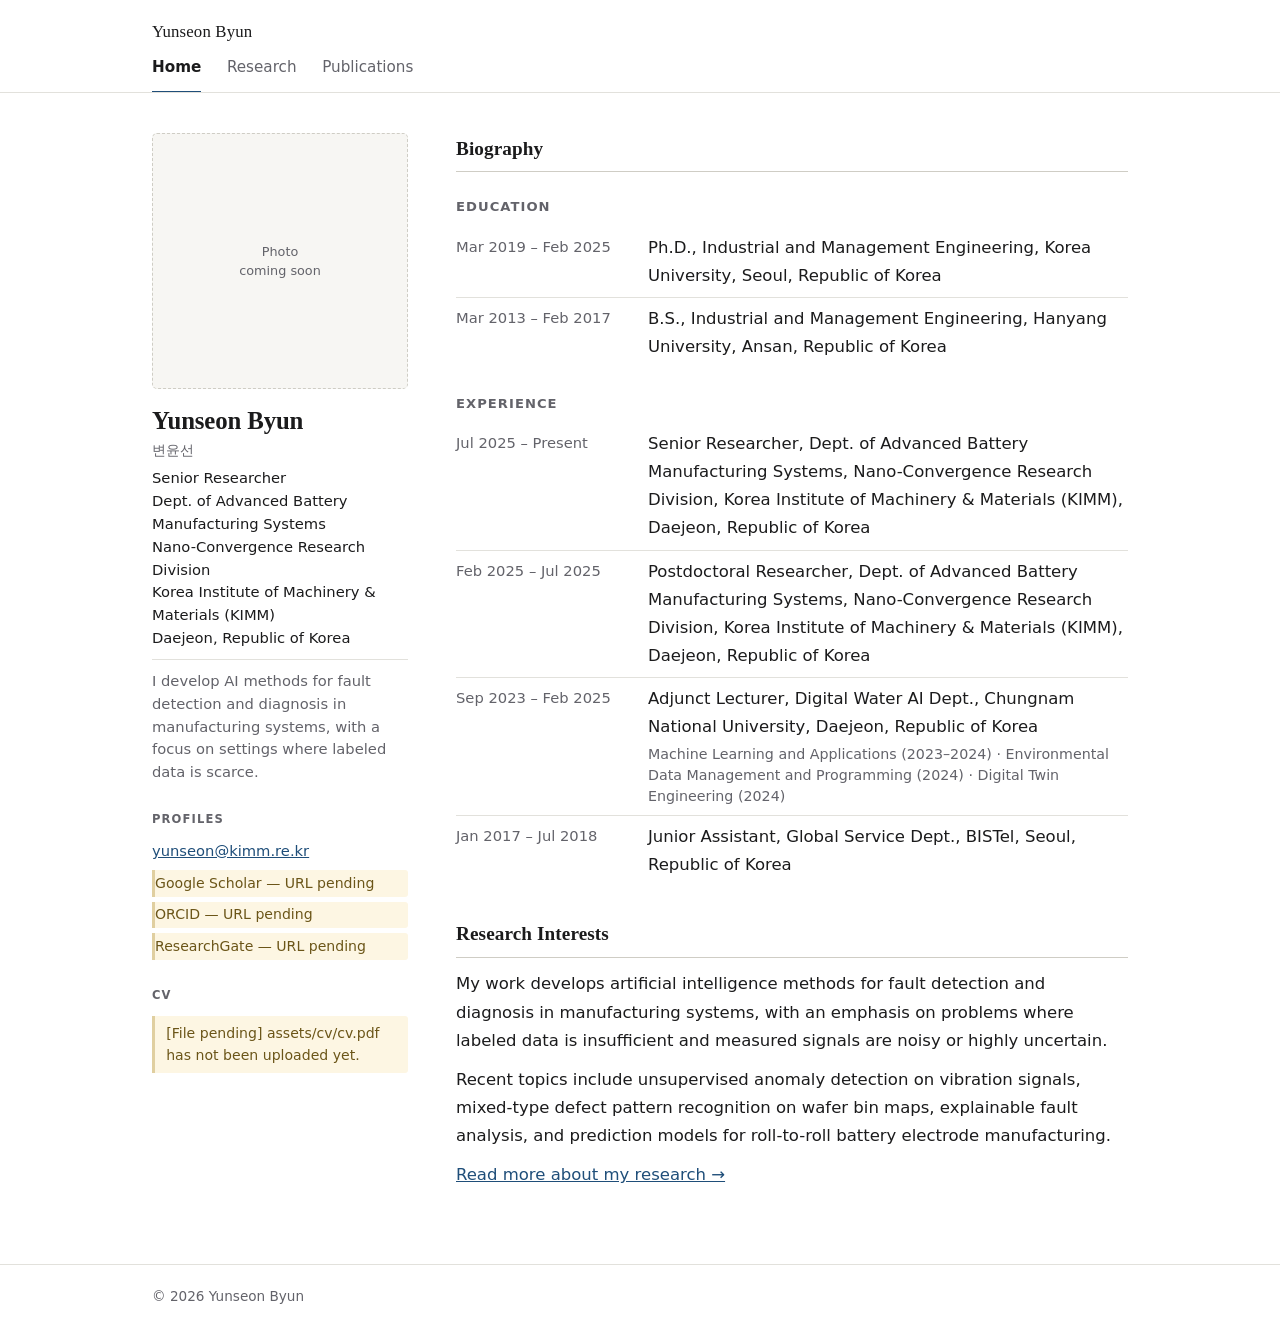
==== commit 9be32ec1: "CV 내용 반영: 약력·연구 분야·연구 실적 채움 업로드된 CV(2025-11-06)를 옮겨 적었다. 지어낸 문장은 넣지 않았고, CV 에 없는 항목은 TODO 로 남겼다.  - " ====
--- a/index.html
+++ b/index.html
@@ -4,10 +4,10 @@
 <meta charset="utf-8">
 <meta name="viewport" content="width=device-width, initial-scale=1">
 <title>Yunseon Byun</title>
-<meta name="description" content="Personal research homepage of Yunseon Byun — research interests and publications.">
+<meta name="description" content="Yunseon Byun — Senior Researcher at the Korea Institute of Machinery &amp; Materials (KIMM), working on industrial AI for fault detection and diagnosis in manufacturing systems.">
 <meta property="og:type" content="profile">
 <meta property="og:title" content="Yunseon Byun">
-<meta property="og:description" content="Personal research homepage of Yunseon Byun — research interests and publications.">
+<meta property="og:description" content="Yunseon Byun — Senior Researcher at the Korea Institute of Machinery &amp; Materials (KIMM), working on industrial AI for fault detection and diagnosis in manufacturing systems.">
 <meta property="og:url" content="https://ysb00.github.io/MyCVhomepage/">
 <meta property="og:locale" content="en_US">
 <link rel="stylesheet" href="assets/css/style.css">
@@ -35,27 +35,30 @@
 
     <h1>Yunseon Byun<span class="name-en">변윤선</span></h1>
 
-    <!-- TODO(원고): 소속과 직위. 예) Ph.D. student, Department of OO, OO University -->
-    <p class="affiliation todo">[Draft pending] Affiliation and position</p>
+    <p class="affiliation">
+      Senior Researcher<br>
+      Dept. of Advanced Battery Manufacturing Systems<br>
+      Nano-Convergence Research Division<br>
+      Korea Institute of Machinery &amp; Materials (KIMM)<br>
+      Daejeon, Republic of Korea
+    </p>
 
-    <!-- TODO(원고): 연구를 한 문장으로 요약 -->
-    <p class="tagline todo">[Draft pending] One-line introduction</p>
+    <p class="tagline">I develop AI methods for fault detection and diagnosis in manufacturing systems, with a focus on settings where labeled data is scarce.</p>
 
     <!-- 외부 프로필 링크. 외부 아이콘 라이브러리를 쓰지 않고 텍스트 링크로 둔다 (SPEC 1항 CDN 제약) -->
     <p class="side-heading">Profiles</p>
-    <!-- TODO(원고): 주소가 준비되면 아래 li 를 다음 형태로 바꾸고 class="todo" 를 지울 것
+    <!-- TODO(원고): Google Scholar / ORCID / ResearchGate 주소가 준비되면 아래 li 를 다음 형태로 바꾸고 class="todo" 를 지울 것
          <li><a href="https://scholar.google.com/citations?user=XXXX">Google Scholar</a></li> -->
     <ul class="link-list">
+      <li><a href="mailto:yunseon@kimm.re.kr">yunseon@kimm.re.kr</a></li>
       <li class="todo">Google Scholar — URL pending</li>
       <li class="todo">ORCID — URL pending</li>
       <li class="todo">ResearchGate — URL pending</li>
-      <li class="todo">GitHub — URL pending (optional)</li>
-      <li class="todo">Email — public address pending</li>
     </ul>
 
     <p class="side-heading">CV</p>
     <!-- TODO(원고): assets/cv/cv.pdf 를 올린 뒤 아래 p 를 다음으로 교체할 것
-         <p><a class="cv-link" href="assets/cv/cv.pdf">Download CV (PDF, updated 2026-08)</a></p>
+         <p><a class="cv-link" href="assets/cv/cv.pdf">Download CV (PDF, updated 2025-11)</a></p>
          파일명은 cv.pdf 로 고정한다. 갱신 시 같은 이름으로 덮어쓰면 되고, 괄호 안 날짜만 고친다. -->
     <p class="todo">[File pending] assets/cv/cv.pdf has not been uploaded yet.</p>
 
@@ -67,22 +70,37 @@
     <h2>Biography</h2>
 
     <h3>Education</h3>
-    <!-- TODO(원고): 최신순으로 작성. 형태 예시
-         <li><span class="bio-year">2024 – present</span><span>Ph.D. student, Department of OO, OO University</span></li> -->
     <ul class="bio-list">
-      <li class="todo">[Draft pending] Education, most recent first.</li>
+      <li><span class="bio-year">Mar 2019 – Feb 2025</span><span>Ph.D., Industrial and Management Engineering, Korea University, Seoul, Republic of Korea</span></li>
+      <li><span class="bio-year">Mar 2013 – Feb 2017</span><span>B.S., Industrial and Management Engineering, Hanyang University, Ansan, Republic of Korea</span></li>
     </ul>
 
     <h3>Experience</h3>
-    <!-- TODO(원고): 최신순으로 작성. 형태는 Education 과 동일 -->
     <ul class="bio-list">
-      <li class="todo">[Draft pending] Professional experience, most recent first.</li>
+      <li>
+        <span class="bio-year">Jul 2025 – Present</span>
+        <span>Senior Researcher, Dept. of Advanced Battery Manufacturing Systems, Nano-Convergence Research Division, Korea Institute of Machinery &amp; Materials (KIMM), Daejeon, Republic of Korea</span>
+      </li>
+      <li>
+        <span class="bio-year">Feb 2025 – Jul 2025</span>
+        <span>Postdoctoral Researcher, Dept. of Advanced Battery Manufacturing Systems, Nano-Convergence Research Division, Korea Institute of Machinery &amp; Materials (KIMM), Daejeon, Republic of Korea</span>
+      </li>
+      <li>
+        <span class="bio-year">Sep 2023 – Feb 2025</span>
+        <span>Adjunct Lecturer, Digital Water AI Dept., Chungnam National University, Daejeon, Republic of Korea
+          <span class="bio-note">Machine Learning and Applications (2023–2024) · Environmental Data Management and Programming (2024) · Digital Twin Engineering (2024)</span>
+        </span>
+      </li>
+      <li>
+        <span class="bio-year">Jan 2017 – Jul 2018</span>
+        <span>Junior Assistant, Global Service Dept., BISTel, Seoul, Republic of Korea</span>
+      </li>
     </ul>
 
     <!-- 연구 관심사 요약 (상세는 Research 탭) -->
     <h2>Research Interests</h2>
-    <!-- TODO(원고): 3~5줄 요약. 상세 설명은 research.html 에 작성 -->
-    <p class="todo">[Draft pending] A three- to five-line summary of research interests.</p>
+    <p>My work develops artificial intelligence methods for fault detection and diagnosis in manufacturing systems, with an emphasis on problems where labeled data is insufficient and measured signals are noisy or highly uncertain.</p>
+    <p>Recent topics include unsupervised anomaly detection on vibration signals, mixed-type defect pattern recognition on wafer bin maps, explainable fault analysis, and prediction models for roll-to-roll battery electrode manufacturing.</p>
     <p><a href="research.html">Read more about my research →</a></p>
 
   </main>
--- a/assets/css/style.css
+++ b/assets/css/style.css
@@ -178,6 +178,10 @@
 
 p { margin: 0.7rem 0; }
 
+/* 본문의 일반 불릿 목록 (연구 분야 페이지의 주제 항목 등) */
+main ul { margin: 0.6rem 0; padding-left: 1.15rem; }
+main ul li { padding: 0.12rem 0; }
+
 /* ---------- 좌측 프로필 카드 (홈) ---------- */
 
 .profile-photo {
@@ -272,7 +276,7 @@
   padding: 0.45rem 0;
   border-bottom: 1px solid var(--border);
   display: grid;
-  grid-template-columns: 8.5rem 1fr;
+  grid-template-columns: 11rem 1fr;   /* "Mar 2019 – Feb 2025" 가 한 줄에 들어가는 폭 */
   gap: 0 1rem;
 }
 .bio-list li:last-child { border-bottom: none; }
@@ -281,6 +285,16 @@
   color: var(--text-muted);
   font-variant-numeric: tabular-nums;
   font-size: 0.92rem;
+  white-space: nowrap;   /* 기간이 두 줄로 쪼개지지 않도록 */
+}
+
+/* 항목에 딸린 보조 설명 (강의 과목, 과제 내용 등) */
+.bio-note {
+  display: block;
+  margin-top: 0.15rem;
+  font-size: 0.89rem;
+  color: var(--text-muted);
+  line-height: 1.5;
 }
 
 /* ---------- 원고 대기 표시 ----------
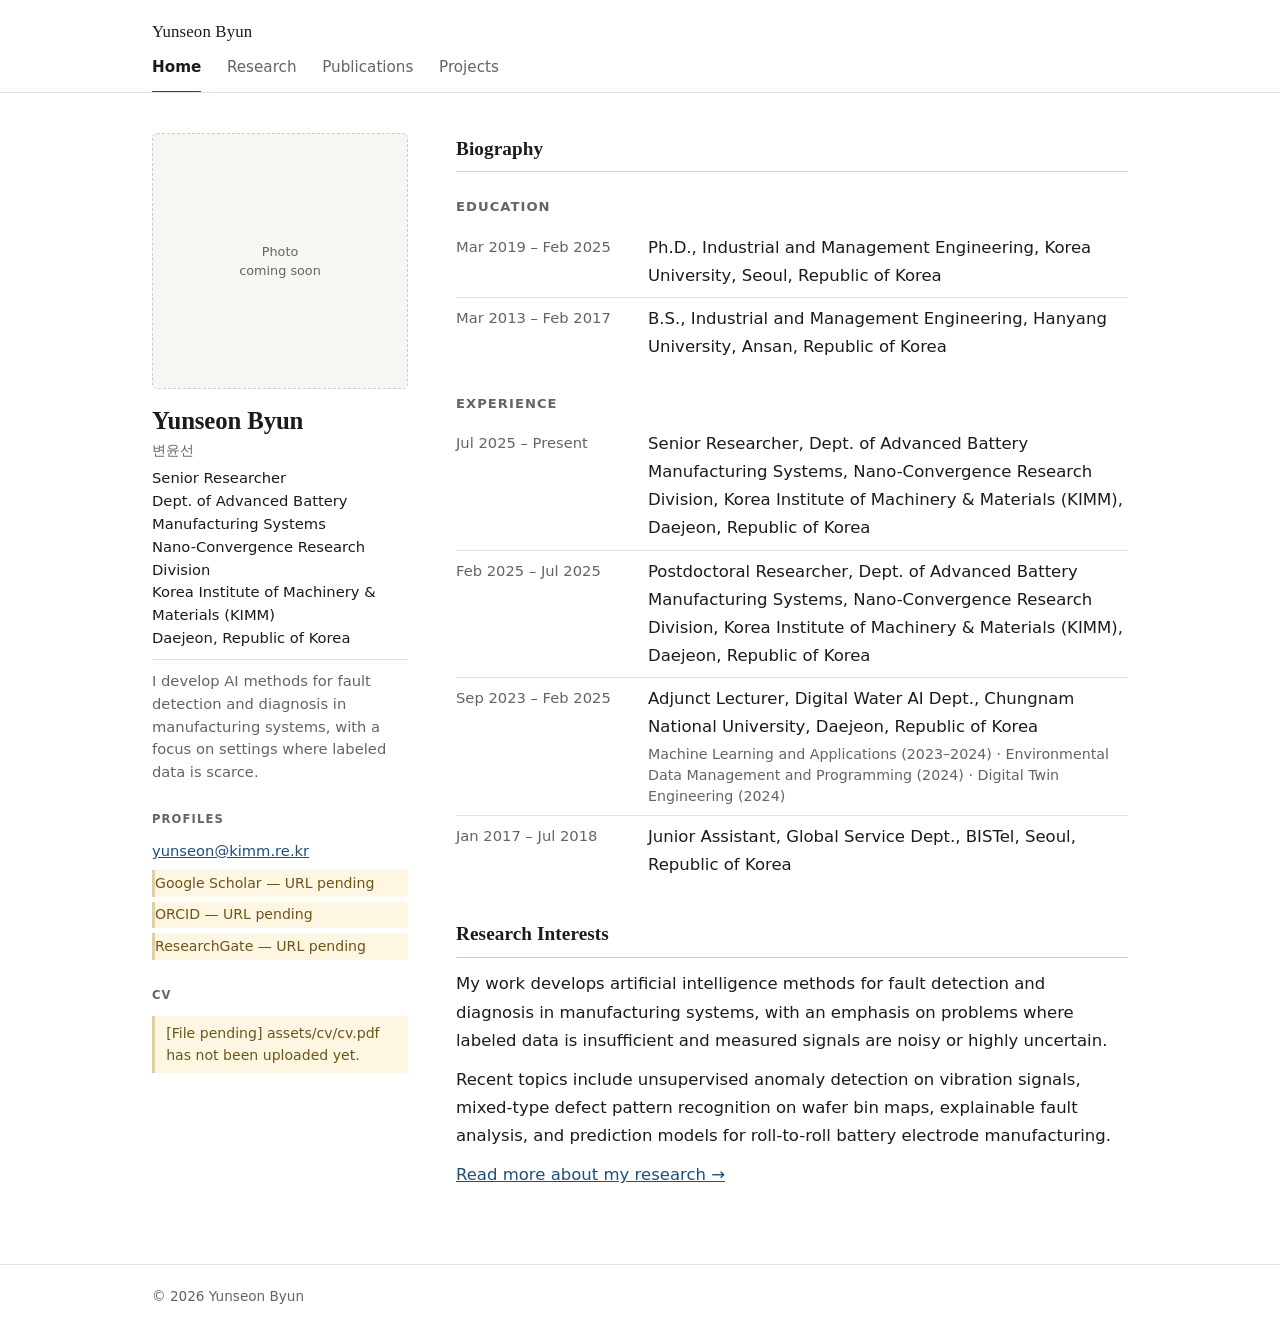
==== commit fd8765a6: "Projects 탭 분리, 미출판 원고 2건 추가 - projects.html 신설, 탭 4개로 확장   Research 탭 안에 있던 Selected projects 를 별도 페" ====
--- a/index.html
+++ b/index.html
@@ -20,7 +20,8 @@
   <nav class="noscript-nav">
     <a href="index.html">Home</a> ·
     <a href="research.html">Research</a> ·
-    <a href="publications.html">Publications</a>
+    <a href="publications.html">Publications</a> ·
+    <a href="projects.html">Projects</a>
   </nav>
 </noscript>
 
